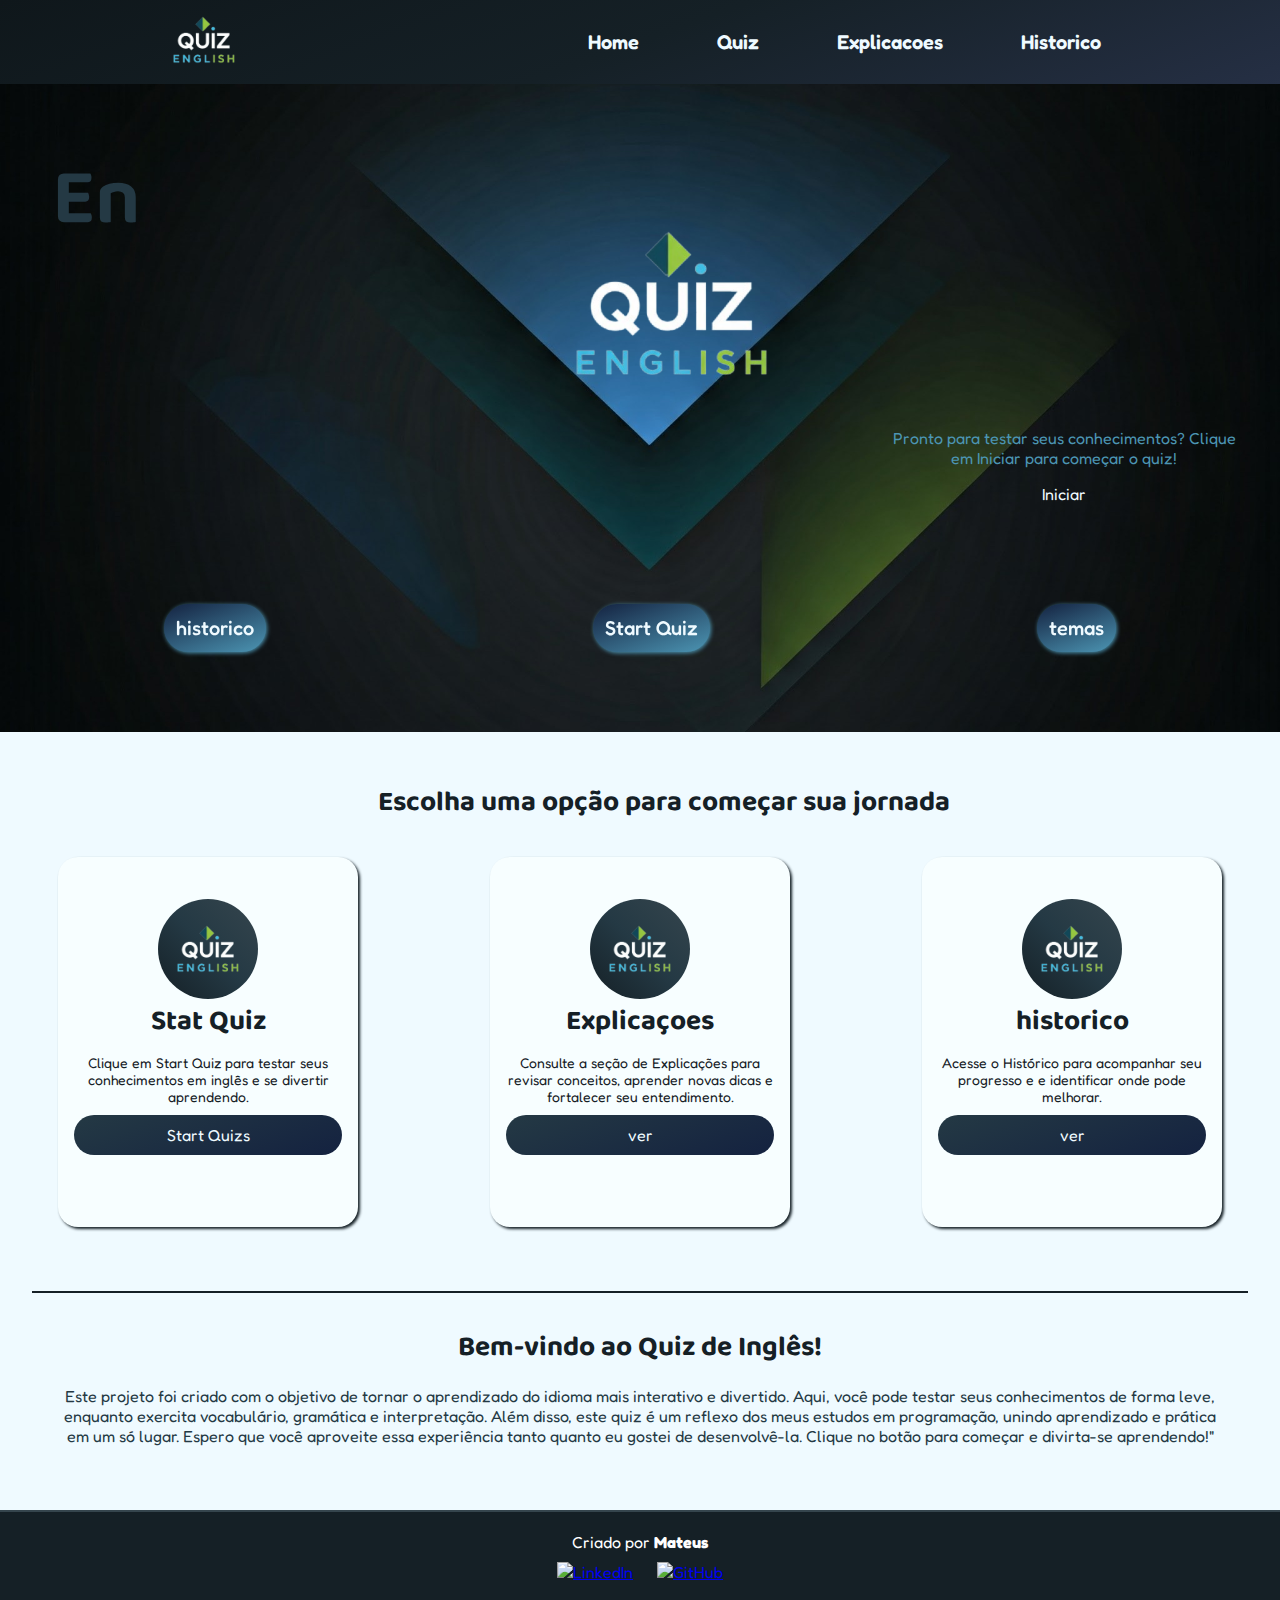
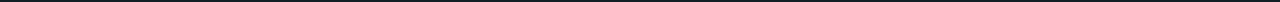
==== index.html @ 559c3818 "primeior comit" ====
<!DOCTYPE html>
<html lang="en">

<head>
    <meta charset="UTF-8">
    <meta name="viewport" content="width=device-width, initial-scale=1.0">
    <link rel="stylesheet" href="css/home.css">
    <link rel="stylesheet" href="css/menuFoter.css">
    <!-- link dos icones do fontAwesom -->
    <link rel="stylesheet" href="https://cdnjs.cloudflare.com/ajax/libs/font-awesome/6.7.1/css/all.min.css"
        integrity="sha512-5Hs3dF2AEPkpNAR7UiOHba+lRSJNeM2ECkwxUIxC1Q/FLycGTbNapWXB4tP889k5T5Ju8fs4b1P5z/iB4nMfSQ=="
        crossorigin="anonymous" referrerpolicy="no-referrer" />
    <title>Home</title>
</head>

<body>
    <header class="cabecalho">
        <div class="hLogo">
            <img src="img/logo2.png" alt="">
        </div>
        
        <!-- menu desktop -->
        <nav class="menuDescktop">
            <ul id="menuNav">
                <li class="menuLi">
                    <a href="index.html" class="aLink">Home</a>
                </li>
                <li class="menuLi">
                    <a href="complete.html" class="aLink">Quiz</a>
                </li>
                <li class="menuLi">
                    <a href="explicacoes.html" class="aLink">Explicacoes</a>
                </li>
                <li class="menuLi">
                    <a href="historico.html" class="aLink">Historico</a>
                </li>
            </ul>
        </nav>


        <!-- comeco do menu de navegaçao mobile -->
        <div class="btnAbrir">
            <i class="fa-solid fa-bars" style="color: #ffffff;"></i>
        </div>

        <div class="menuMob">
            <div class="fecharMenu">
                <i class="fa-solid fa-xmark" style="color: #ffffff;"></i>
            </div>
            <nav class="navMob">
                <ul id="menuNav">
                    <li class="menuLi">
                        <a href="index.html" class="aLink">Home</a>
                    </li>
                    <li class="menuLi">
                        <a href="complete.html" class="aLink">Quiz</a>
                    </li>
                    <li class="menuLi">
                        <a href="explicacoes.html" class="aLink">Explicacoes</a>
                    </li>
                    <li class="menuLi">
                        <a href="historico.html" class="aLink">Historico</a>
                    </li>
                </ul>
            </nav>
        </div>
        <!-- div responsavel pelo efeito de desfoque no site quando abrir menu -->
        <div class="overlayMenu" id="overlay"></div>
    </header>
    <main>
        <div class="dMain1">
            <div class="textMain1">
                <div class="imgTextoBtn">
                    <div class="texto">
                        <div class="h2efeito">

                        </div>
                        <div class="pEfeito">
                            uma plataforma criada para tornar seus estudos de inglês mais fáceis, dinâmicos e
                            envolventes. Aprenda de forma simples, prática e interativa, enquanto aprimora suas
                            habilidades no idioma de maneira divertida e eficaz.
                        </div>

                        <div class="dbtntex">
                            <button class="iniciar"><a href="complete.html" class="links">Start Quiz</a></button>
                        </div>
                    </div>

                    <div class="logoHome">
                        <img src="img/logo2.png" alt="" class="imglgo">
                    </div>

                    <div class="verULtimaPt">
                        <p>Pronto para testar seus conhecimentos? Clique em Iniciar para começar o quiz!</p>
                        <div class="dBtnver"><a href="complete.html" class="links">Iniciar</a></div>
                    </div>

                </div>

            </div>
            <div class="pcMain1">
                <div class="opcMin1"><button>historico</button></div>
                <div class="opcMin1"><button><a href="complete.html" class="links">Start Quiz</a></button></div>
                <div class="opcMin1"><button>temas</button></div>
            </div>
        </div>

        <div class="textorint">
            <h1>Escolha uma opção para começar sua jornada</h1>
        </div>
        <div class="dMain2">
            <d class="card">
                <div class="imgCard">
                    <div class="dimgC">
                        <img src="img/logo2.png" alt="">
                    </div>
                    <h3>Stat Quiz</h3>
                    <p>Clique em Start Quiz para testar seus conhecimentos em inglês e se divertir aprendendo.</p>
                    <button class="btnCard"><a href="complete.html" class="links">Start Quiz</a>s</button>
                </div>


                <div class="imgCard">
                    <div class="dimgC">
                        <img src="img/logo2.png" alt="">
                    </div>
                    <h3>Explicaçoes</h3>
                    <p>Consulte a seção de Explicações para revisar conceitos, aprender novas dicas e fortalecer seu entendimento.</p>
                    <button class="btnCard">ver</button>
                </div>


                <div class="imgCard">
                    <div class="dimgC">
                        <img src="img/logo2.png" alt="">
                    </div>
                    <h3>historico</h3>
                    <p>Acesse o Histórico para acompanhar seu progresso e e identificar onde pode melhorar.</p>
                    <button class="btnCard">ver</button>
                </div>

            </div>

            <div class="textAprenseta">
                <h2>Bem-vindo ao Quiz de Inglês!</h2>
                <p>
                    Este projeto foi criado com o objetivo de tornar o aprendizado do idioma mais interativo e divertido. Aqui, você pode testar seus conhecimentos de forma leve, enquanto exercita vocabulário, gramática e interpretação.      
                    Além disso, este quiz é um reflexo dos meus estudos em programação, unindo aprendizado e prática em um só lugar. Espero que você aproveite essa experiência tanto quanto eu gostei de desenvolvê-la. 
                    Clique no botão para começar e divirta-se aprendendo!"</p>
            </div>
        </div>
    </main>

    <footer class="footer">
        <p>Criado por <strong>Mateus</strong></p>
        <div class="social-links">
            <a href="https://www.linkedin.com/in/mateus75/" target="_blank">
                <img src="https://cdn-icons-png.flaticon.com/512/174/174857.png" alt="LinkedIn">
            </a>
            <a href="https://github.com/mateus073" target="_blank">
                <img src="https://cdn-icons-png.flaticon.com/512/733/733553.png" alt="GitHub">
            </a>
        </div>
    </footer>

    <script src="scripts/home.js"></script>
    <script src="scripts/menuFoter.js"></script>
</body>

</html>
---- css/home.css ----
/* css do menu de navegaçao esta no arquivo "menuFooter" */







/* começo do css do main */

/* começo do css do main1 */
/* div principal do home*/
body {
    background-color: var(--branco);
}


/* tirando as paradas do link */
.links {
    text-decoration: none;
    color: var(--branco);
}

.dMain1 {
    background-image: url('../img/fundo22.jpeg');
    background-position: center;
    background-size: cover;
    color: var(--branco);

}


/* div que armazena as 3 divs do home1 */
.imgTextoBtn {
    display: flex;
    padding: 20px;
}


/* 1 das 3 divs do home1 */
.texto {
    display: flex;
    flex-direction: column;
    flex: 1;
    padding: 2rem;
    min-height: 400px;

}

.h2efeito {
    color: var(--cinza-medio);
    font-size: 60pt;
    font-family: var(--font-titulo2);
    font-weight: 650;
}

.pEfeito {
    font-size: var(--font-pp);
    color: var(--branco);
    margin-bottom: 10px;
    display: none;
}

.dbtntex {
    padding-top: 15px;
    display: flex;
    align-items: center;
    justify-content: left;
}

.dbtntex button {
    display: none;
    padding: 13px;
    font-size: var(--font-p);
    font-weight: 800;
    background: linear-gradient(160deg, var(--preto), var(--cinza-forte), var(--azul-medio));
    border: none;
    border-radius: 30px;
    color: var(--branco);
    filter: drop-shadow(1px 1px 2px var(--azul-claro));
}



/* 2 das 3 divs do home1 */
.logoHome {
    flex: 1;
    display: flex;
    justify-content: center;
    align-items: center;
}

.logoHome img {
    height: 250px;
    transition: all 0.5s;
}


/* 3 das 3 divs do home1 */
.verULtimaPt {
    flex: 1;
    display: flex;
    gap: 1rem;
    flex-direction: column;
    justify-content: end;
    align-items: center;
}

.verULtimaPt p {
    font-size: var(--font-p);
    width: 350px;
    text-align: center;
    color: var(--azul-claro);
}



.verULtimaPt button {
    filter: drop-shadow(1px 1px 1px var(--azul-claro));
    width: 350px;
    padding: 15px;
    border: none;
    border-radius: 30px;
    font-size: var(--font-p);
    font-weight: 600;
    color: var(--branco);
    background: linear-gradient(160deg, var(--preto), var(--cinza-forte), var(--azul-medio));
}








/* botoes do final */

.pcMain1 {
    display: flex;
    justify-content: space-around;
    padding: 80px 0px;
}

.pcMain1 button {
    border: none;
    border-radius: 30px;
    padding: 12px;
    font-size: var(--font-m);
    background: linear-gradient(160deg, var(--azul-forte), var(--azul-claro));
    filter: drop-shadow(1px 1px 2px var(--azul-claro));
    color: var(--branco);
    font-weight: 500;
    transition: all 0.5s;
}

.pcMain1 button:hover {
    box-shadow: 3px 3px 6px #142240;
    transform: scale(0.9);
}








/* main2 */

.textorint {
    margin-top: 3rem;
}

.textorint h1 {
    text-align: center;
    padding-left: 3rem;
    font-size: var(--font-mg);
    font-family: var(--font-titulo2);
    color: var(--cinza-forte);

}

.card {
    display: flex;
    gap: 3rem;
    padding: 1rem;
    justify-content: space-around;
    align-items: center;
    background-color: var(--branco);
}

.imgCard {
    box-shadow: 2px 2px 3px var(--cinza-forte);
    border-radius: 20px;
    padding: 1rem;
    background-color: rgb(247, 254, 255);
    width: 300px;
    height: 370px;
    margin: 1rem;
    display: flex;
    flex-direction: column;
    text-align: center;
    align-items: center;
    justify-content: center;
}

.imgCard h3 {
    font-family: var(--font-titulo2);
    font-size: var(--font-mg);
    color: var(--cinza-forte);
    margin-bottom: 10px;
}

.imgCard p {
    font-size: var(--font-pp);
    color: var(--cinza-forte);
    margin-bottom: 10px;
}



.dimgC {
    width: 100px;
    height: 100px;
    display: flex;
    justify-content: center;
    align-items: center;
    background: linear-gradient(45deg, var(--cinza-forte), var(--cinza-medio), var(--cinza-claro));
    border-radius: 50%;
}

.dimgC img {
    height: 80px;
    width: 80px;
}


.btnCard {
    padding: 10px;
    font-size: var(--font-p);
    background: linear-gradient(160deg, var(--cinza-medio), var(--azul-forte));
    color: var(--branco);
    border: none;
    border-radius: 30px;
    width: 100%;
    margin-bottom: 30px;
}


/* texto que fica abaixo dos cards */
.textAprenseta {
    display: flex;
    flex-direction: column;
    padding: 2rem;
    gap: 1rem;
    margin: 2rem;
    text-align: center;
    border-top: solid 2px var(--cinza-forte);
}

.textAprenseta h2 {
    font-family: var(--font-titulo2);
    font-size: var(--font-mg);
    color: var(--cinza-forte);
}

.textAprenseta p {
    font-size: var(--font-p);
    color: var(--cinza-medio);
}


/* rodape rodape rodape rodape rodape rodape rodape rodape rodape rodape rodape rodape rodape rodape rodape rodape */
footer {
    background-color: var(--cinza-forte);
    border-top: solid 2px var(--cinza-claro);
    color: #fff;
    text-align: center;
    padding: 20px 0;
    font-family: Arial, sans-serif;
}

footer p {
    margin: 0;
    font-size: 16px;
}

.social-links {
    margin-top: 10px;
}

.social-links a {
    margin: 0 10px;
    display: inline-block;
}

.social-links img {
    width: 30px;
    height: 30px;
    transition: ease 0.3s;
}

.social-links img:hover {
    transform: scale(1.2);
}





@media (max-width: 1000px) {
    :root {
        --font-g: 25pt;
        --font-mg: 20pt;
        --font-m: 17pt;
        --font-p: 12pt;
        --font-pp: 11pt;
    }

    /****************** css do menu de navegaçao ta no arquivo "menuFooter"*******************************/

    /* responsividade do main */
    .texto {
        display: none;
    }

    .imgTextoBtn {
        display: flex;
        flex-direction: column;
    }

    .verULtimaPt {
        gap: 1rem;
        justify-content: center;
        margin-bottom: 2rem;
    }

    .verULtimaPt p {

        width: 250px;
        text-align: center;
    }



    .verULtimaPt button {
        width: 250px;
        padding: 15px;
    }

    .pcMain1 {
        display: none;
    }

    /* aqui pra baixo ja e main 2 */

    .textorint {
        margin-top: 3rem;
    }

    .textorint h1 {
        padding: 0px 10px;
    }

    .card {
        flex-direction: column;
        gap: 2rem;
        padding: 0rem 1rem;
    }

    .imgCard {
        padding: 1rem;
        width: 280px;
        height: 300px;
        margin: 1rem;

    }

    .dimgC img {
        width: 100%;
        max-width: 80px;
        height: auto;
        margin: 0 auto 10px;
    }

    /* texto que fica abaixo dos cards */
    .textAprenseta {
        padding: 0.8rem;
        gap: 0.5rem;
        margin: 2rem 0.8rem;
    }

    .textAprenseta h2 {
        font-family: var(--font-titulo2);
        font-size: var(--font-mg);
        color: var(--cinza-forte);
    }

    .textAprenseta p {
        font-size: var(--font-p);
        color: var(--cinza-medio);
    }

}



@media (max-width: 600px) {
    :root {
        --font-g: 21pt;
        --font-mg: 18pt;
        --font-m: 15pt;
        --font-p: 11pt;
        --font-pp: 10pt;
    }




    /* cards do main */
    .card {
        gap: 1rem;
    }

    .btnCard {
        font-size: 12px;
        padding: 8px 16px;
    }
}
---- css/menuFoter.css ----
@import url('https://fonts.googleapis.com/css2?family=Fredoka:wght@300..700&display=swap');
@import url('https://fonts.googleapis.com/css2?family=Fredoka:wght@300..700&family=Poppins:ital,wght@0,100;0,200;0,300;0,400;0,500;0,600;0,700;0,800;0,900;1,100;1,200;1,300;1,400;1,500;1,600;1,700;1,800;1,900&family=Rubik:ital,wght@0,300..900;1,300..900&display=swap');
@import url('https://fonts.googleapis.com/css2?family=Baloo+2:wght@400..800&display=swap');

* {
    margin: 0;
    padding: 0;
    box-sizing: border-box;
    font-family: "Fredoka", sans-serif;
}

:root {
    --preto: #0f171b;
    --azul-forte: #142240;
    --azul-claro: #4c95b3;
    --cinza-forte: #152026;
    --cinza-medio: #243944;
    --cinza-claro: #35454d;
    --vermelho: #e44545;
    --verde: #85c421;
    --azul-medio: #252f44;
    --branco: #effaff;
    --font-g: 2.25rem; /* 36px */
    --font-mg: 1.75rem; /* 28px */
    --font-m: 1.25rem; /* 20px */
    --font-p: 1rem; /* 16px */
    --font-pp: 0.875rem; /* 14px */
    --font-titulo: "Rubik", serif;
    --font-titulo2: "Baloo 2", serif;
}





/* começo do css do header do cabecalho */
.cabecalho {
    display: flex;
    justify-content: space-around;
    background: linear-gradient(160deg, var(--preto), var(--cinza-forte), var(--azul-medio));
    align-items: center;
}

.cabecalho img {
    height: 80px;
}

#menuNav {
    display: flex;
    gap: 3rem;
}

/* menu mobile e div de overlay */
.menuMob {
    display: none;
}

.overlayMenu {
    display: none;
}

.btnAbrir {
    display: none;
}


.menuLi {
    margin: 5px;
    list-style: none;
    white-space: nowrap;
    transition: all 0.5s ease;
}

.aLink {
    text-decoration: none;
    padding: 10px;
    font-size: 15pt;
    font-weight: 600;
    color: var(--branco);
    transition: all 0.5s ease;
}

.aLink:hover {
    color: var(--cinza-medio);
    transform: scale(1.2);
}

/* fim do css do header do cabecalho*/




/* comeco do footer */
footer {
    background-color: var(--cinza-forte);
    border-top: solid 2px var(--cinza-claro);
    color: #fff;
    text-align: center;
    padding: 20px 0;
    font-family: Arial, sans-serif;
}

footer p {
    margin: 0;
    font-size: 16px;
}

.social-links {
    margin-top: 10px;
}

.social-links a {
    margin: 0 10px;
    display: inline-block;
}

.social-links img {
    width: 30px;
    height: 30px;
    transition: transform 0.3s;
}

.social-links img:hover {
    transform: scale(1.2);
}

/* fim do footer */








@media (max-width: 1000px) {
    :root {
        --font-g: 25pt;
        --font-mg: 20pt;
        --font-m: 17pt;
        --font-p: 12pt;
        --font-pp: 11pt;
    }

    .cabecalho {
        justify-content: space-between;
        height: 100px;
    }

    .hLogo {
        margin: 0px 50px;
    }

    .menuDescktop {
        display: none;
    }

    /* div do menu mobile */
    .btnAbrir {
        display: block;
        margin: 0px 40px;
    }

    /* icone de abrrir menu */
    .btnAbrir i {
        font-size: 23pt;
        padding: 10px;
        z-index: 888;
    }

    .fecharMenu {
        margin: 20px;
    }

    .fecharMenu i {
        font-size: 25pt;
    }


    .menuMob {
        display: flex;
        flex-direction: column;
        background-color: #14171dcc;
        height: 100vh;
        /* Altura total da tela */
        position: fixed;
        /* Fixa a posição do menu na tela */
        top: 0;
        right: 0;
        z-index: 9999;
        width: 0%;
        /* Menu escondido inicialmente */
        overflow: hidden;
        /* Evita que o conteúdo extra seja mostrado */
        transition: all 0.5s ease;
        /* Suaviza a transição de abertura */
    }

    #menuNav {
        display: flex;
        flex-direction: column;
        align-items: end;
        gap: 2rem;
        padding: 1rem;
    }

    /* e inserido no js pra abrir o menu */
    .abrirMenu {
        width: 70%;
    }

    /* overlay aparece quando o menu ta aberto; */
    .menuMob.abrirMenu~.overlayMenu {
        display: block;
    }

    .overlayMenu {
        background-color: rgba(0, 0, 0, 0.808);
        width: 100%;
        height: 100%;
        position: fixed;
        top: 0;
        left: 0;
        z-index: 9888;
        /* Fica abaixo do menu, mas acima do conteúdo */
        display: none;
        /* Escondido até que o menu seja aberto */
    }

}



@media (max-width: 600px) {
    :root {
        --font-g: 21pt;
        --font-mg: 18pt;
        --font-m: 15pt;
        --font-p: 11pt;
        --font-pp: 10pt;
    }



    /* comeco do footer */


    footer {
        padding: 10px 0;
    }

    footer p {
        margin: 0;
        font-size: var(--font-pp);
    }

    .social-links {
        margin-top: 10px;
    }

    .social-links a {
        margin: 0 10px;
        display: inline-block;
    }

    .social-links img {
        width: 30px;
        height: 30px;
        transition: transform 0.3s;
    }

    /* fim do footer */
}
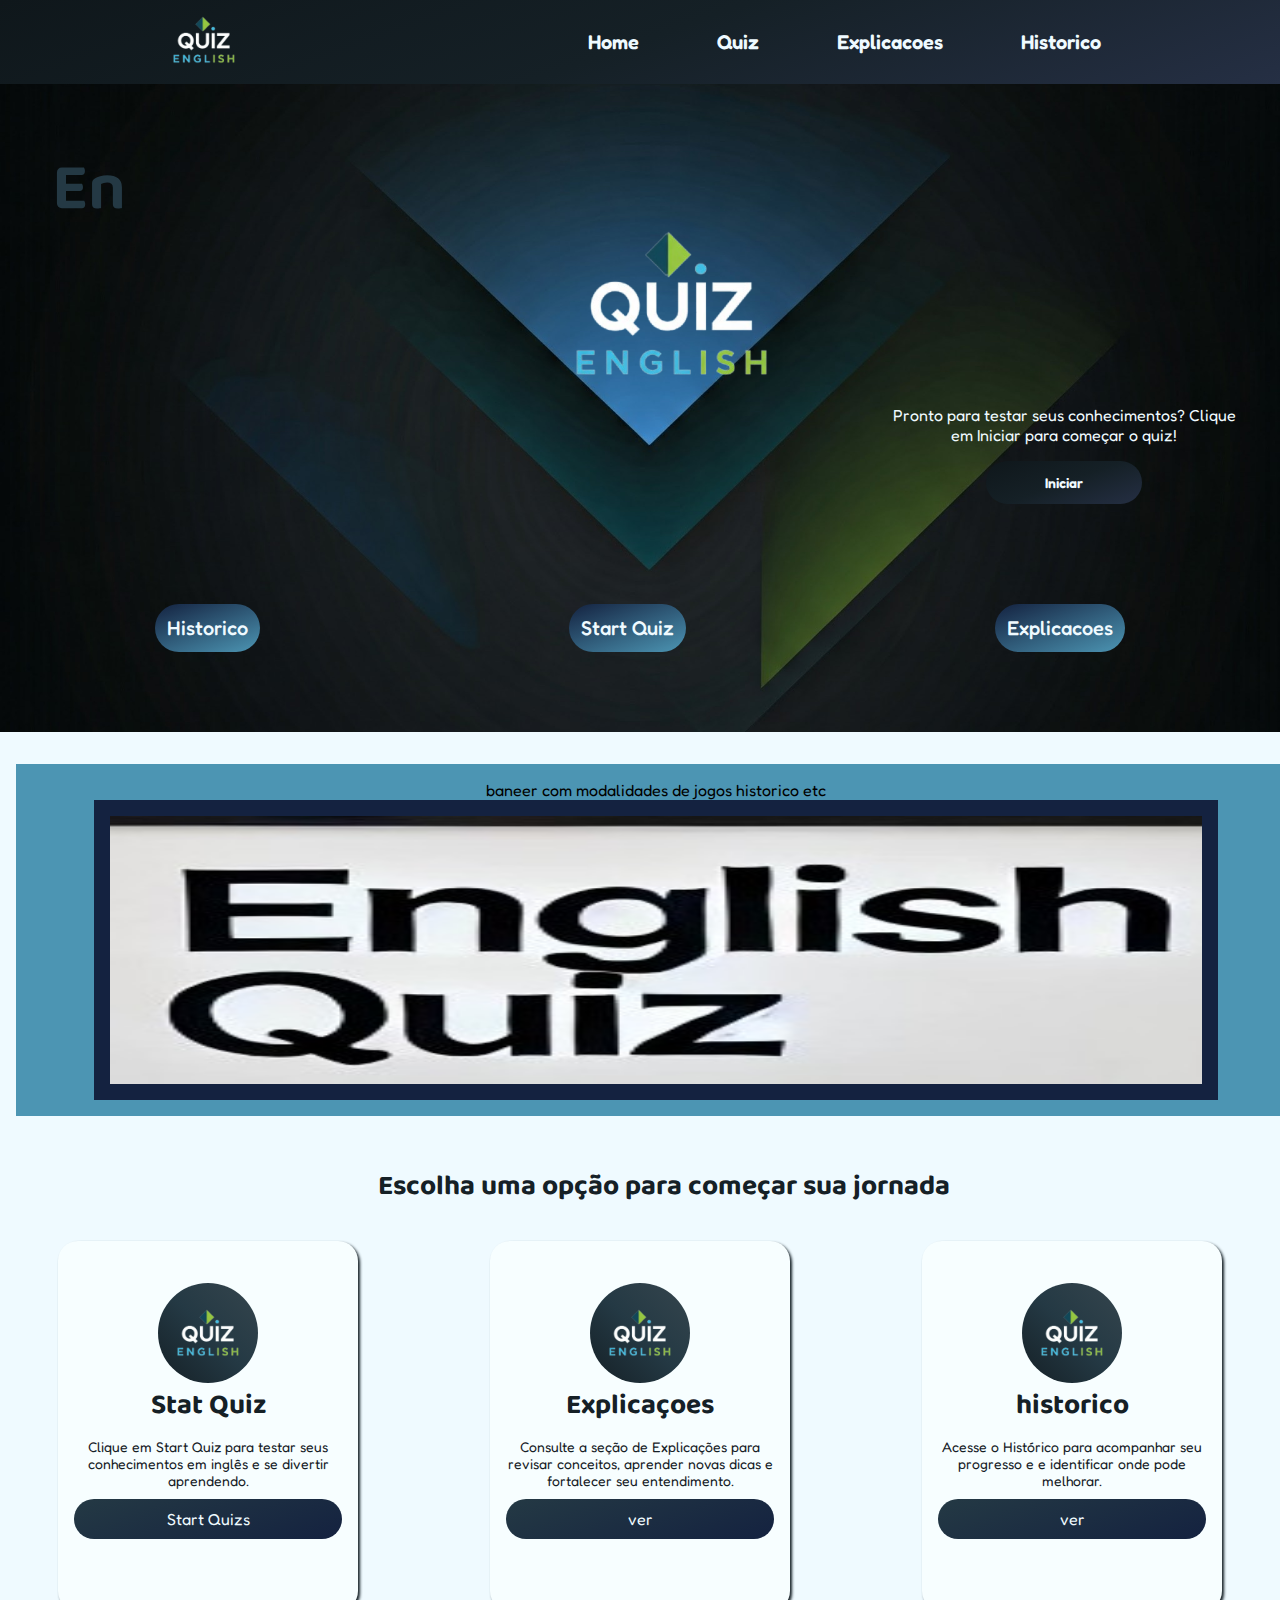
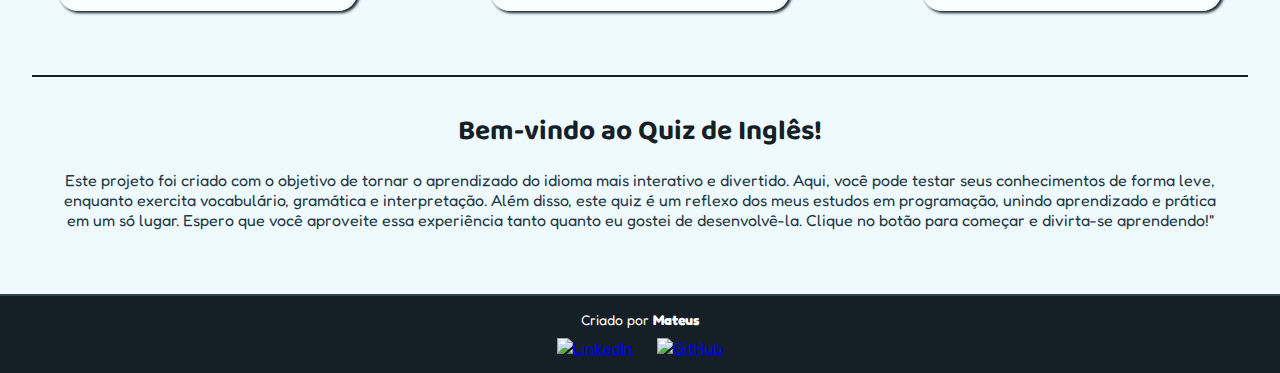
==== commit 59df2f3b: "aidiconei quest, melhorei home, adicinei esolha assutno no traduza, mas ta dando problema na adicao " ====
--- a/index.html
+++ b/index.html
@@ -18,7 +18,7 @@
         <div class="hLogo">
             <img src="img/logo2.png" alt="">
         </div>
-        
+        <!-- modifiquie pra ver se to na branch correta -->
         <!-- menu desktop -->
         <nav class="menuDescktop">
             <ul id="menuNav">
@@ -73,7 +73,7 @@
                 <div class="imgTextoBtn">
                     <div class="texto">
                         <div class="h2efeito">
-
+                            <!--o h2 daqui e gerado no js -->
                         </div>
                         <div class="pEfeito">
                             uma plataforma criada para tornar seus estudos de inglês mais fáceis, dinâmicos e
@@ -91,20 +91,30 @@
                     </div>
 
                     <div class="verULtimaPt">
-                        <p>Pronto para testar seus conhecimentos? Clique em Iniciar para começar o quiz!</p>
-                        <div class="dBtnver"><a href="complete.html" class="links">Iniciar</a></div>
+                        <div>
+                            <p>Pronto para testar seus conhecimentos? Clique em Iniciar para começar o quiz!</p>
+                        </div>
+                        <div class="btnInic">
+                            <button class="iniciar"><a href="complete.html" class="links">Iniciar</a></button>
+                        </div>
                     </div>
 
                 </div>
 
             </div>
             <div class="pcMain1">
-                <div class="opcMin1"><button>historico</button></div>
-                <div class="opcMin1"><button><a href="complete.html" class="links">Start Quiz</a></button></div>
-                <div class="opcMin1"><button>temas</button></div>
+                <div class="opcMin1"><button>Historico</button></div>
+                <div class="opcMin1"><button class="iniciar"><a href="complete.html" class="links">Start Quiz</a></button></div>
+                <div class="opcMin1"><button>Explicacoes</button></div>
             </div>
         </div>
 
+        <div class="banerJogos">
+            baneer com modalidades de jogos historico etc
+            <div class="dBaner">
+                <img src="img/banerExemplo.jpg" alt="">
+            </div>
+        </div>
         <div class="textorint">
             <h1>Escolha uma opção para começar sua jornada</h1>
         </div>
--- a/css/home.css
+++ b/css/home.css
@@ -49,7 +49,7 @@
 
 .h2efeito {
     color: var(--cinza-medio);
-    font-size: 60pt;
+    font-size: 50pt;
     font-family: var(--font-titulo2);
     font-weight: 650;
 }
@@ -70,14 +70,14 @@
 
 .dbtntex button {
     display: none;
-    padding: 13px;
-    font-size: var(--font-p);
+    padding: 0.8rem;
+    font-size: var(--font-pp);
     font-weight: 800;
     background: linear-gradient(160deg, var(--preto), var(--cinza-forte), var(--azul-medio));
     border: none;
     border-radius: 30px;
     color: var(--branco);
-    filter: drop-shadow(1px 1px 2px var(--azul-claro));
+    /* filter: drop-shadow(1px 1px 1px var(--azul-claro)); */
 }
 
 
@@ -110,18 +110,25 @@
     font-size: var(--font-p);
     width: 350px;
     text-align: center;
-    color: var(--azul-claro);
-}
-
-
+    color: var(--branco);
+}
+
+
+.btnInic {
+    width: 100%;
+    display: flex;
+    flex-direction: column;
+    justify-content: center;
+    align-items: center;
+}
 
 .verULtimaPt button {
-    filter: drop-shadow(1px 1px 1px var(--azul-claro));
-    width: 350px;
-    padding: 15px;
+    /* filter: drop-shadow(1px 1px 1px var(--azul-claro)); */
+    width: 40%;
+    padding: 0.8rem;
     border: none;
     border-radius: 30px;
-    font-size: var(--font-p);
+    font-size: var(--font-pp);
     font-weight: 600;
     color: var(--branco);
     background: linear-gradient(160deg, var(--preto), var(--cinza-forte), var(--azul-medio));
@@ -148,7 +155,7 @@
     padding: 12px;
     font-size: var(--font-m);
     background: linear-gradient(160deg, var(--azul-forte), var(--azul-claro));
-    filter: drop-shadow(1px 1px 2px var(--azul-claro));
+    /* filter: drop-shadow(1px 1px 2px var(--azul-claro)); */
     color: var(--branco);
     font-weight: 500;
     transition: all 0.5s;
@@ -167,6 +174,28 @@
 
 
 /* main2 */
+
+/* aqui vai ficar o css do baner */
+.banerJogos {
+    margin: 2rem 1rem;
+    width: 100%;
+    background-color: var(--azul-claro);
+    padding: 1rem;
+    display: flex;
+    flex-direction: column;
+    align-items: center;
+}
+.dBaner {
+    width: 90%;
+    background-color: #142240;
+    height: 300px;
+    padding: 1rem;
+}
+
+.dBaner img {
+    width: 100%;
+    height: 100%;
+}
 
 .textorint {
     margin-top: 3rem;
@@ -345,7 +374,6 @@
 
 
     .verULtimaPt button {
-        width: 250px;
         padding: 15px;
     }
 
--- a/css/menuFoter.css
+++ b/css/menuFoter.css
@@ -96,13 +96,13 @@
     border-top: solid 2px var(--cinza-claro);
     color: #fff;
     text-align: center;
-    padding: 20px 0;
+    padding: 15px 0;
     font-family: Arial, sans-serif;
 }
 
 footer p {
     margin: 0;
-    font-size: 16px;
+    font-size: 14px;
 }
 
 .social-links {
@@ -115,8 +115,8 @@
 }
 
 .social-links img {
-    width: 30px;
-    height: 30px;
+    width: 25px;
+    height: 25px;
     transition: transform 0.3s;
 }
 
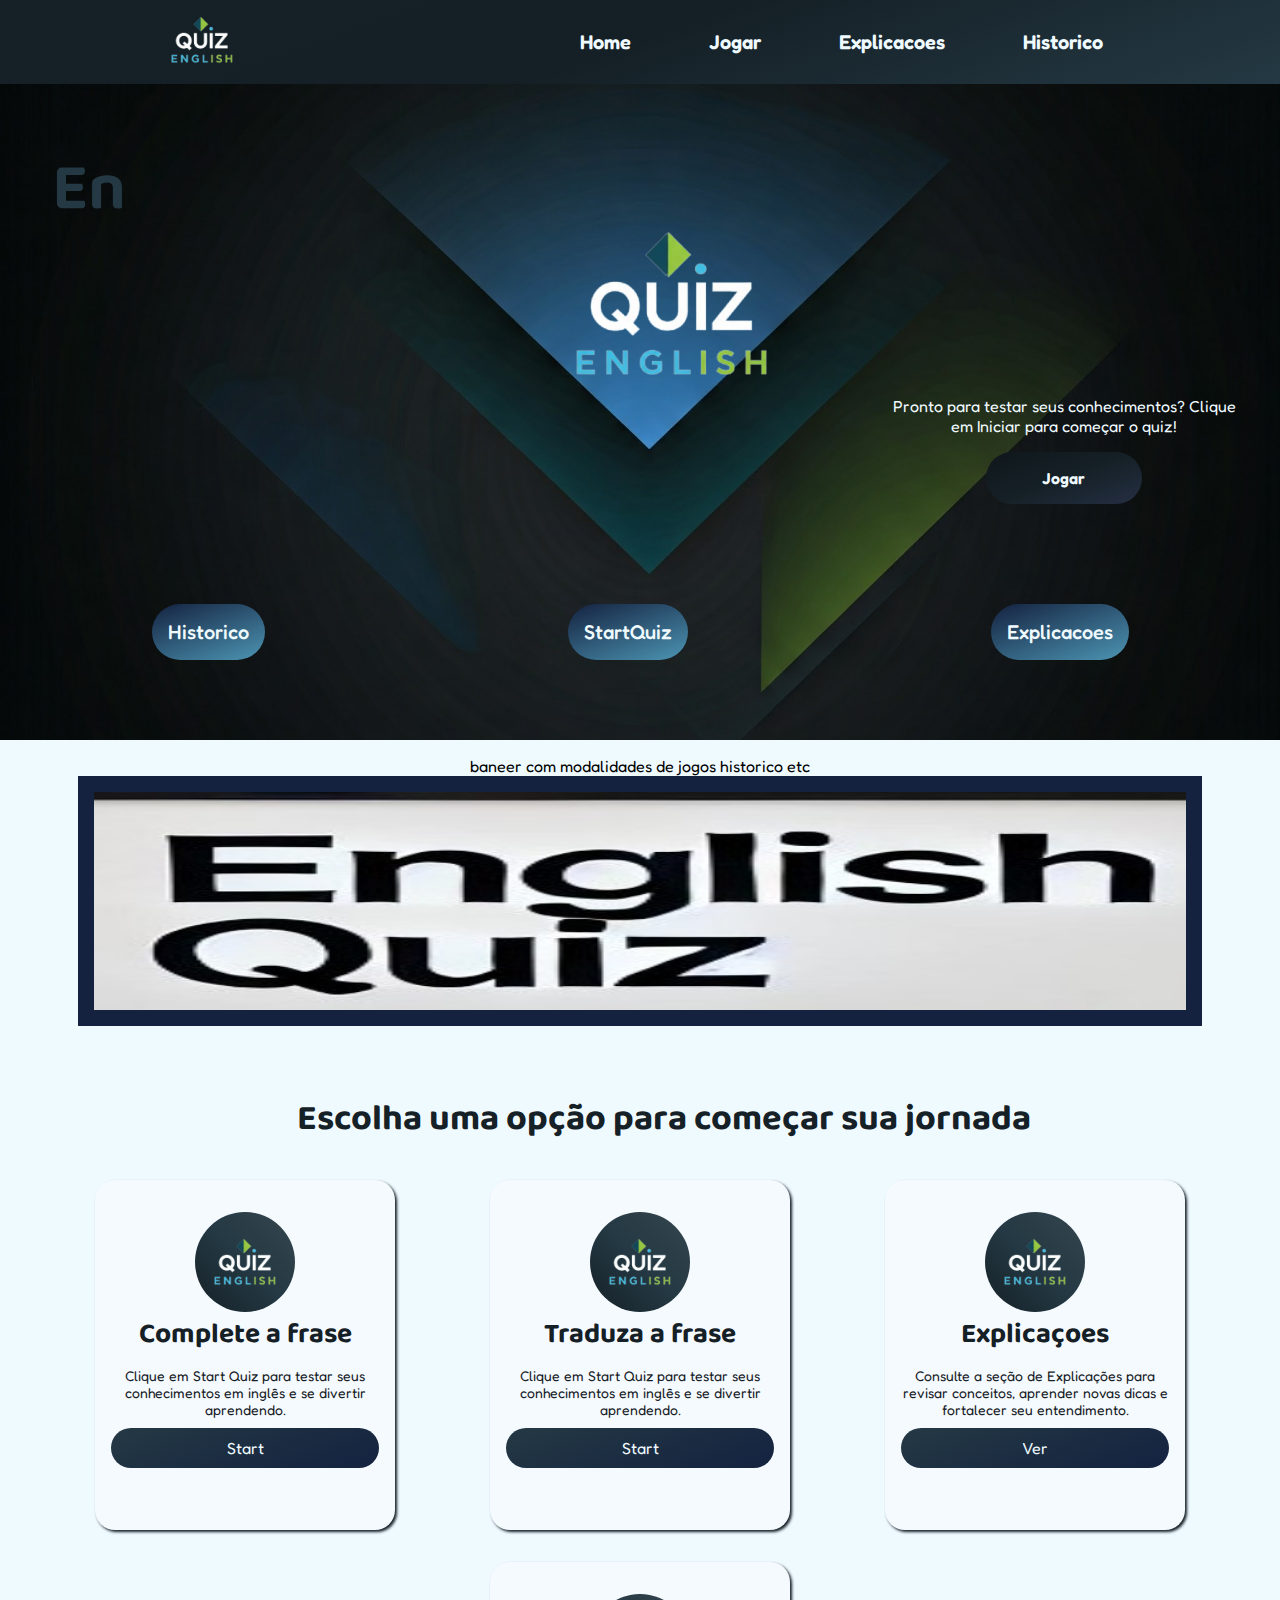
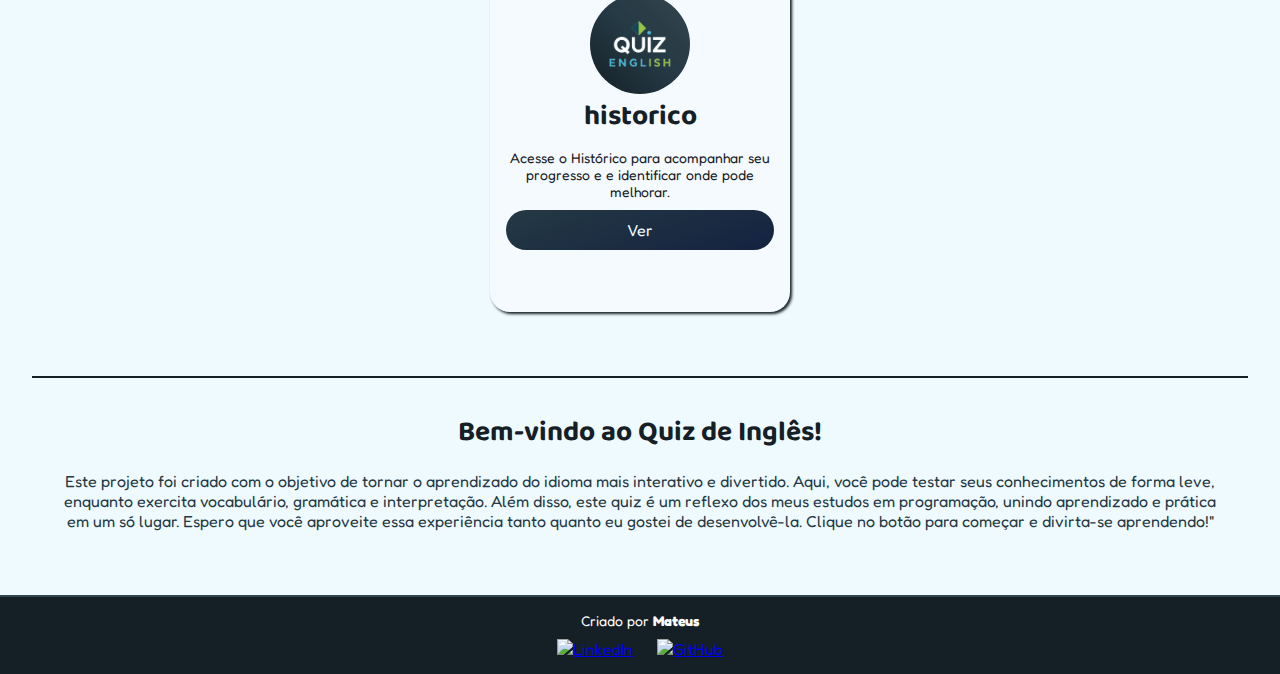
==== commit 1dfe935d: "traduza frase finalizada a integrada" ====
--- a/index.html
+++ b/index.html
@@ -26,7 +26,7 @@
                     <a href="index.html" class="aLink">Home</a>
                 </li>
                 <li class="menuLi">
-                    <a href="complete.html" class="aLink">Quiz</a>
+                    <a href="modalidade.html" class="aLink">Jogar</a>
                 </li>
                 <li class="menuLi">
                     <a href="explicacoes.html" class="aLink">Explicacoes</a>
@@ -37,12 +37,10 @@
             </ul>
         </nav>
 
-
         <!-- comeco do menu de navegaçao mobile -->
         <div class="btnAbrir">
             <i class="fa-solid fa-bars" style="color: #ffffff;"></i>
         </div>
-
         <div class="menuMob">
             <div class="fecharMenu">
                 <i class="fa-solid fa-xmark" style="color: #ffffff;"></i>
@@ -53,7 +51,7 @@
                         <a href="index.html" class="aLink">Home</a>
                     </li>
                     <li class="menuLi">
-                        <a href="complete.html" class="aLink">Quiz</a>
+                        <a href="modalidade.html" class="aLink">Jogar</a>
                     </li>
                     <li class="menuLi">
                         <a href="explicacoes.html" class="aLink">Explicacoes</a>
@@ -67,6 +65,7 @@
         <!-- div responsavel pelo efeito de desfoque no site quando abrir menu -->
         <div class="overlayMenu" id="overlay"></div>
     </header>
+
     <main>
         <div class="dMain1">
             <div class="textMain1">
@@ -82,7 +81,7 @@
                         </div>
 
                         <div class="dbtntex">
-                            <button class="iniciar"><a href="complete.html" class="links">Start Quiz</a></button>
+                            <button class="iniciar"><a href="complete.html" class="links">Jogar</a></button>
                         </div>
                     </div>
 
@@ -95,7 +94,7 @@
                             <p>Pronto para testar seus conhecimentos? Clique em Iniciar para começar o quiz!</p>
                         </div>
                         <div class="btnInic">
-                            <button class="iniciar"><a href="complete.html" class="links">Iniciar</a></button>
+                            <button class="iniciar"><a href="complete.html" class="links">Jogar</a></button>
                         </div>
                     </div>
 
@@ -103,9 +102,9 @@
 
             </div>
             <div class="pcMain1">
-                <div class="opcMin1"><button>Historico</button></div>
-                <div class="opcMin1"><button class="iniciar"><a href="complete.html" class="links">Start Quiz</a></button></div>
-                <div class="opcMin1"><button>Explicacoes</button></div>
+                <div class="opcMin1"><button class="iniciar"><a href="historico.html" class="links">Historico</a></button></div>
+                <div class="opcMin1"><button class="iniciar"><a href="complete.html" class="links">StartQuiz</a></button></div>
+                <div class="opcMin1"><button class="iniciar"><a href="explicacoes.html" class="links">Explicacoes</a></button></div>
             </div>
         </div>
 
@@ -115,38 +114,53 @@
                 <img src="img/banerExemplo.jpg" alt="">
             </div>
         </div>
+
         <div class="textorint">
             <h1>Escolha uma opção para começar sua jornada</h1>
         </div>
         <div class="dMain2">
-            <d class="card">
+            <div class="card">
+
+                <!-- modalidade complete a frase -->
                 <div class="imgCard">
                     <div class="dimgC">
                         <img src="img/logo2.png" alt="">
                     </div>
-                    <h3>Stat Quiz</h3>
+                    <h3>Complete a frase</h3>
                     <p>Clique em Start Quiz para testar seus conhecimentos em inglês e se divertir aprendendo.</p>
-                    <button class="btnCard"><a href="complete.html" class="links">Start Quiz</a>s</button>
+                    <button class="btnCard"><a href="complete.html" class="links">Start</a></button>
                 </div>
 
+                <!-- modalidade traduza a frase usando efeito de arrasta e solta -->
+                <div class="imgCard">
+                    <div class="dimgC">
+                        <img src="img/logo2.png" alt="">
+                    </div>
+                    <h3>Traduza a frase</h3>
+                    <p>Clique em Start Quiz para testar seus conhecimentos em inglês e se divertir aprendendo.</p>
+                    <button class="btnCard"><a href="complete.html" class="links">Start</a></button>
+                </div>
 
+                <!-- pagina com artigos que esplique os conteudos usados nos jogos  -->
                 <div class="imgCard">
                     <div class="dimgC">
                         <img src="img/logo2.png" alt="">
                     </div>
                     <h3>Explicaçoes</h3>
-                    <p>Consulte a seção de Explicações para revisar conceitos, aprender novas dicas e fortalecer seu entendimento.</p>
-                    <button class="btnCard">ver</button>
+                    <p>Consulte a seção de Explicações para revisar conceitos, aprender novas dicas e fortalecer seu
+                        entendimento.</p>
+                    <button class="btnCard"><a href="explicacoes.html" class="links">Ver</a></button>
                 </div>
 
 
+                <!-- historico de partidas -->
                 <div class="imgCard">
                     <div class="dimgC">
                         <img src="img/logo2.png" alt="">
                     </div>
                     <h3>historico</h3>
                     <p>Acesse o Histórico para acompanhar seu progresso e e identificar onde pode melhorar.</p>
-                    <button class="btnCard">ver</button>
+                    <button class="btnCard"><a href="historico.html" class="links"></a>Ver</button>
                 </div>
 
             </div>
@@ -154,8 +168,11 @@
             <div class="textAprenseta">
                 <h2>Bem-vindo ao Quiz de Inglês!</h2>
                 <p>
-                    Este projeto foi criado com o objetivo de tornar o aprendizado do idioma mais interativo e divertido. Aqui, você pode testar seus conhecimentos de forma leve, enquanto exercita vocabulário, gramática e interpretação.      
-                    Além disso, este quiz é um reflexo dos meus estudos em programação, unindo aprendizado e prática em um só lugar. Espero que você aproveite essa experiência tanto quanto eu gostei de desenvolvê-la. 
+                    Este projeto foi criado com o objetivo de tornar o aprendizado do idioma mais interativo e
+                    divertido. Aqui, você pode testar seus conhecimentos de forma leve, enquanto exercita vocabulário,
+                    gramática e interpretação.
+                    Além disso, este quiz é um reflexo dos meus estudos em programação, unindo aprendizado e prática em
+                    um só lugar. Espero que você aproveite essa experiência tanto quanto eu gostei de desenvolvê-la.
                     Clique no botão para começar e divirta-se aprendendo!"</p>
             </div>
         </div>
--- a/css/home.css
+++ b/css/home.css
@@ -1,10 +1,4 @@
 /* css do menu de navegaçao esta no arquivo "menuFooter" */
-
-
-
-
-
-
 
 /* começo do css do main */
 
@@ -70,8 +64,9 @@
 
 .dbtntex button {
     display: none;
-    padding: 0.8rem;
-    font-size: var(--font-pp);
+    padding: 1rem;
+    width: 150px;
+    font-size: var(--font-p);
     font-weight: 800;
     background: linear-gradient(160deg, var(--preto), var(--cinza-forte), var(--azul-medio));
     border: none;
@@ -82,7 +77,6 @@
 
 
 
-/* 2 das 3 divs do home1 */
 .logoHome {
     flex: 1;
     display: flex;
@@ -125,10 +119,10 @@
 .verULtimaPt button {
     /* filter: drop-shadow(1px 1px 1px var(--azul-claro)); */
     width: 40%;
-    padding: 0.8rem;
+    padding: 1rem;
     border: none;
     border-radius: 30px;
-    font-size: var(--font-pp);
+    font-size: var(--font-p);
     font-weight: 600;
     color: var(--branco);
     background: linear-gradient(160deg, var(--preto), var(--cinza-forte), var(--azul-medio));
@@ -152,7 +146,7 @@
 .pcMain1 button {
     border: none;
     border-radius: 30px;
-    padding: 12px;
+    padding: 1rem;
     font-size: var(--font-m);
     background: linear-gradient(160deg, var(--azul-forte), var(--azul-claro));
     /* filter: drop-shadow(1px 1px 2px var(--azul-claro)); */
@@ -177,9 +171,8 @@
 
 /* aqui vai ficar o css do baner */
 .banerJogos {
-    margin: 2rem 1rem;
     width: 100%;
-    background-color: var(--azul-claro);
+    /* background-color: var(--azul-claro); */
     padding: 1rem;
     display: flex;
     flex-direction: column;
@@ -188,7 +181,7 @@
 .dBaner {
     width: 90%;
     background-color: #142240;
-    height: 300px;
+    height: 250px;
     padding: 1rem;
 }
 
@@ -204,17 +197,17 @@
 .textorint h1 {
     text-align: center;
     padding-left: 3rem;
-    font-size: var(--font-mg);
+    font-size: var(--font-g);
     font-family: var(--font-titulo2);
-    color: var(--cinza-forte);
+    color: var(--preto2);
 
 }
 
 .card {
     display: flex;
-    gap: 3rem;
-    padding: 1rem;
-    justify-content: space-around;
+    flex-wrap: wrap;
+    padding: 1rem;
+    justify-content: space-evenly;
     align-items: center;
     background-color: var(--branco);
 }
@@ -223,9 +216,9 @@
     box-shadow: 2px 2px 3px var(--cinza-forte);
     border-radius: 20px;
     padding: 1rem;
-    background-color: rgb(247, 254, 255);
+    background-color: rgb(245, 250, 255);
     width: 300px;
-    height: 370px;
+    height: 350px;
     margin: 1rem;
     display: flex;
     flex-direction: column;
@@ -366,7 +359,6 @@
     }
 
     .verULtimaPt p {
-
         width: 250px;
         text-align: center;
     }
@@ -393,7 +385,7 @@
 
     .card {
         flex-direction: column;
-        gap: 2rem;
+        gap: 1rem;
         padding: 0rem 1rem;
     }
 
--- a/css/menuFoter.css
+++ b/css/menuFoter.css
@@ -11,6 +11,7 @@
 
 :root {
     --preto: #0f171b;
+    --preto2: #162127;
     --azul-forte: #142240;
     --azul-claro: #4c95b3;
     --cinza-forte: #152026;
@@ -37,7 +38,7 @@
 .cabecalho {
     display: flex;
     justify-content: space-around;
-    background: linear-gradient(160deg, var(--preto), var(--cinza-forte), var(--azul-medio));
+    background: linear-gradient(160deg, var(--preto2), var(--cinza-forte), var(--cinza-medio));
     align-items: center;
 }
 
@@ -54,7 +55,9 @@
 .menuMob {
     display: none;
 }
-
+.navMob a{
+    font-size: var(--font-g);
+}
 .overlayMenu {
     display: none;
 }
@@ -93,7 +96,7 @@
 /* comeco do footer */
 footer {
     background-color: var(--cinza-forte);
-    border-top: solid 2px var(--cinza-claro);
+    /* border-top: solid 2px var(--cinza-claro); */
     color: #fff;
     text-align: center;
     padding: 15px 0;
@@ -144,7 +147,10 @@
 
     .cabecalho {
         justify-content: space-between;
-        height: 100px;
+    }
+
+    .cabecalho img {
+        height: 65px;
     }
 
     .hLogo {
@@ -173,7 +179,7 @@
     }
 
     .fecharMenu i {
-        font-size: 25pt;
+        font-size: 30pt;
     }
 
 
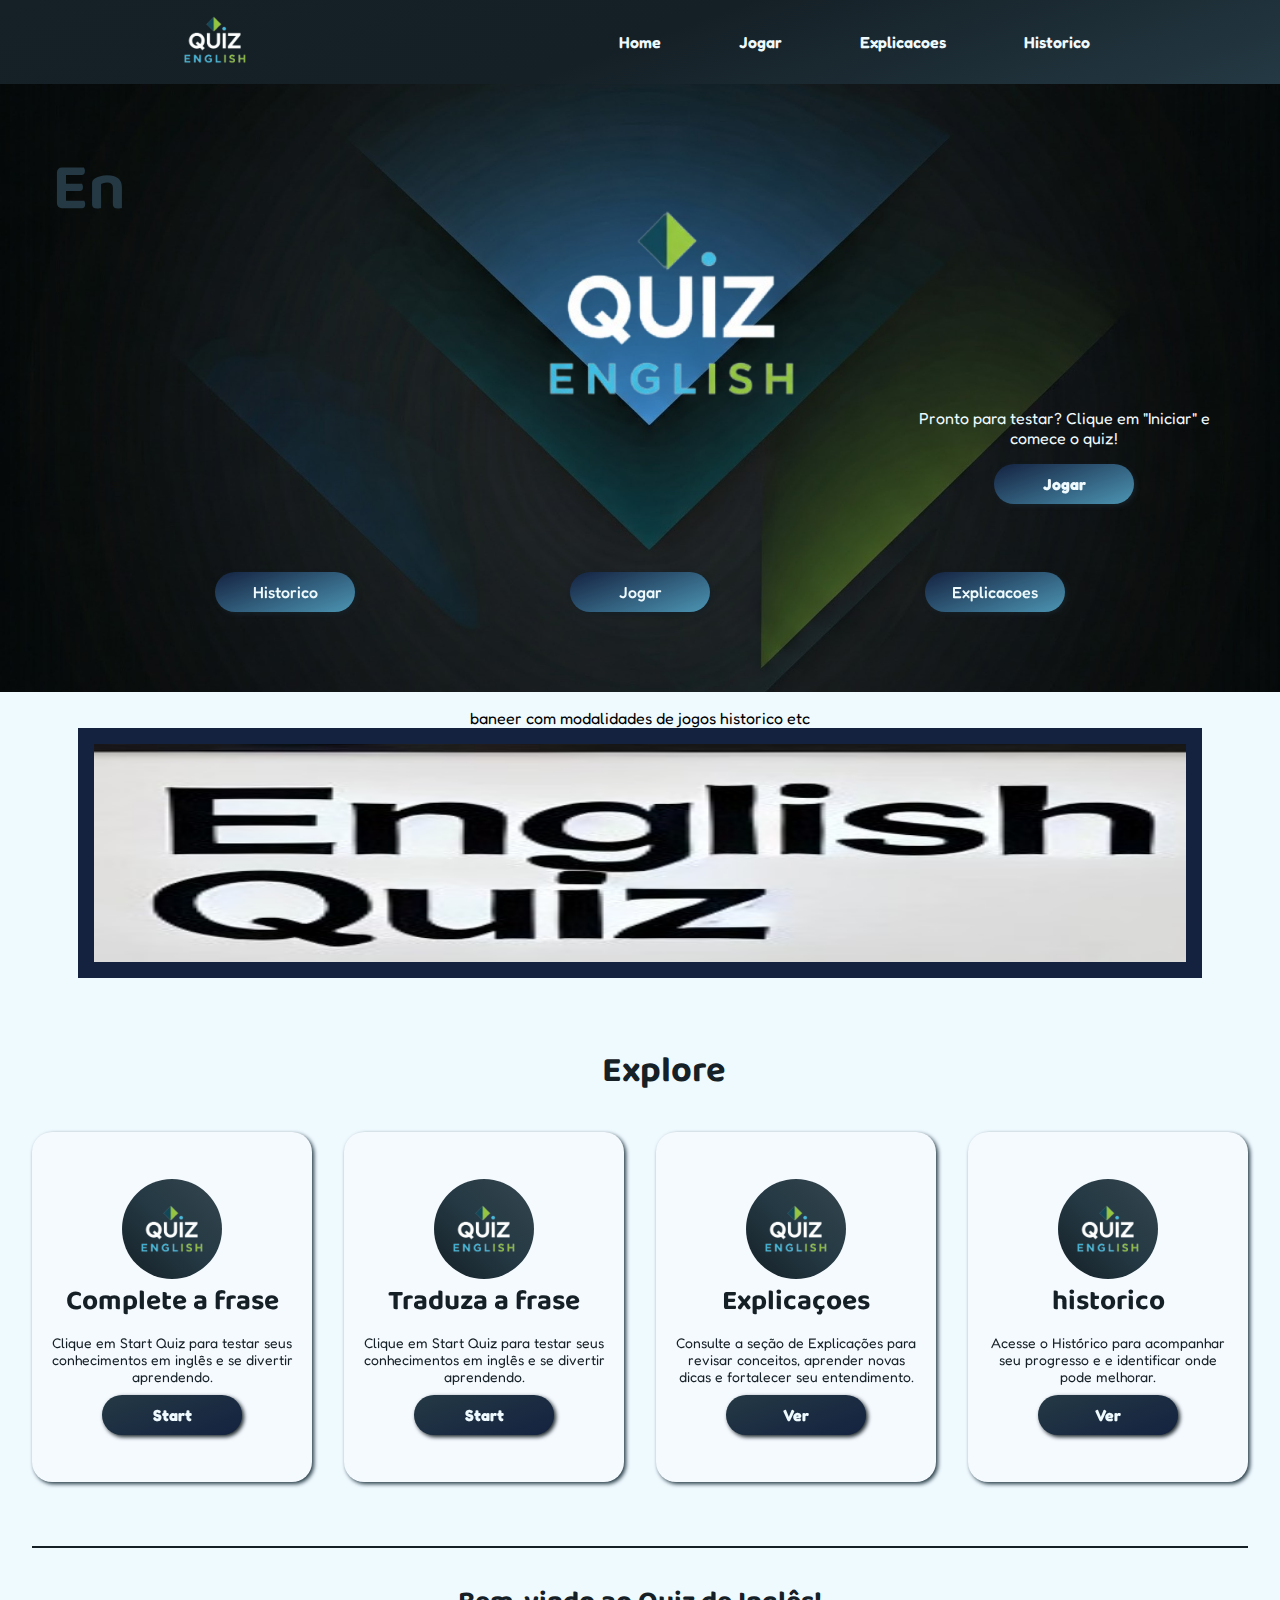
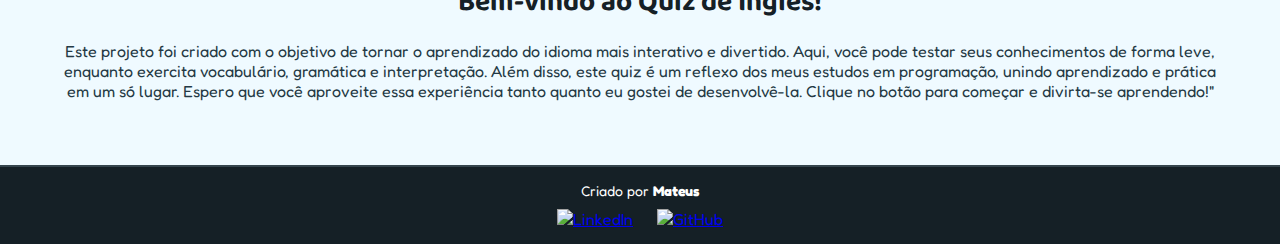
==== commit c3c7bf9c: "tamanhos adapatados pro mob" ====
--- a/index.html
+++ b/index.html
@@ -81,7 +81,7 @@
                         </div>
 
                         <div class="dbtntex">
-                            <button class="iniciar"><a href="complete.html" class="links">Jogar</a></button>
+                            <button class="iniciar btnH"> <a href="modalidade.html" class="aLink">Jogar</a></button>
                         </div>
                     </div>
 
@@ -91,20 +91,19 @@
 
                     <div class="verULtimaPt">
                         <div>
-                            <p>Pronto para testar seus conhecimentos? Clique em Iniciar para começar o quiz!</p>
+                            <p>Pronto para testar? Clique em "Iniciar" e comece o quiz!</p>
                         </div>
                         <div class="btnInic">
-                            <button class="iniciar"><a href="complete.html" class="links">Jogar</a></button>
+                            <button class="btnH"> <a href="modalidade.html" class="links">Jogar</a></button>
                         </div>
                     </div>
-
                 </div>
 
             </div>
             <div class="pcMain1">
-                <div class="opcMin1"><button class="iniciar"><a href="historico.html" class="links">Historico</a></button></div>
-                <div class="opcMin1"><button class="iniciar"><a href="complete.html" class="links">StartQuiz</a></button></div>
-                <div class="opcMin1"><button class="iniciar"><a href="explicacoes.html" class="links">Explicacoes</a></button></div>
+                <div class="opcMin1"><button class="btnH"><a href="historico.html" class="links">Historico</a></button></div>
+                <div class="opcMin1"><button class="btnH"> <a href="modalidade.html" class="links">Jogar</a></button></div>
+                <div class="opcMin1"><button class="btnH"><a href="explicacoes.html" class="links">Explicacoes</a></button></div>
             </div>
         </div>
 
@@ -116,7 +115,7 @@
         </div>
 
         <div class="textorint">
-            <h1>Escolha uma opção para começar sua jornada</h1>
+            <h1>Explore</h1>
         </div>
         <div class="dMain2">
             <div class="card">
@@ -138,7 +137,7 @@
                     </div>
                     <h3>Traduza a frase</h3>
                     <p>Clique em Start Quiz para testar seus conhecimentos em inglês e se divertir aprendendo.</p>
-                    <button class="btnCard"><a href="complete.html" class="links">Start</a></button>
+                    <button class="btnCard"><a href="traduza.html" class="links">Start</a></button>
                 </div>
 
                 <!-- pagina com artigos que esplique os conteudos usados nos jogos  -->
@@ -160,7 +159,7 @@
                     </div>
                     <h3>historico</h3>
                     <p>Acesse o Histórico para acompanhar seu progresso e e identificar onde pode melhorar.</p>
-                    <button class="btnCard"><a href="historico.html" class="links"></a>Ver</button>
+                    <button class="btnCard"><a href="historico.html" class="links">Ver</a></button>
                 </div>
 
             </div>
--- a/css/home.css
+++ b/css/home.css
@@ -11,6 +11,7 @@
 
 /* tirando as paradas do link */
 .links {
+    padding: 10px 25px;
     text-decoration: none;
     color: var(--branco);
 }
@@ -62,19 +63,23 @@
     justify-content: left;
 }
 
-.dbtntex button {
+/*inicar e a class do dois botoes do home */
+.iniciar {
     display: none;
-    padding: 1rem;
-    width: 150px;
+}
+
+/* os dois botoes */
+.btnH {
+    height: 40px;
+    width: 140px;
     font-size: var(--font-p);
     font-weight: 800;
-    background: linear-gradient(160deg, var(--preto), var(--cinza-forte), var(--azul-medio));
+    background: linear-gradient(160deg, var(--preto2), var(--cinza-forte), var(--azul-medio));
     border: none;
     border-radius: 30px;
     color: var(--branco);
-    /* filter: drop-shadow(1px 1px 1px var(--azul-claro)); */
-}
-
+    filter: drop-shadow(2px 2px 2px var(--cinza-forte)); 
+}
 
 
 .logoHome {
@@ -85,7 +90,7 @@
 }
 
 .logoHome img {
-    height: 250px;
+    height: 320px;
     transition: all 0.5s;
 }
 
@@ -116,38 +121,30 @@
     align-items: center;
 }
 
-.verULtimaPt button {
-    /* filter: drop-shadow(1px 1px 1px var(--azul-claro)); */
-    width: 40%;
-    padding: 1rem;
+.btnInic button {
+    background: linear-gradient(160deg, var(--azul-forte), var(--azul-claro));
+}
+
+
+
+
+
+
+
+
+/* botoes do final */
+
+.pcMain1 {
+    display: flex;
+    justify-content: space-evenly;
+    padding-bottom: 80px;
+    margin-top: 3rem;
+}
+
+.pcMain1 button {
     border: none;
     border-radius: 30px;
     font-size: var(--font-p);
-    font-weight: 600;
-    color: var(--branco);
-    background: linear-gradient(160deg, var(--preto), var(--cinza-forte), var(--azul-medio));
-}
-
-
-
-
-
-
-
-
-/* botoes do final */
-
-.pcMain1 {
-    display: flex;
-    justify-content: space-around;
-    padding: 80px 0px;
-}
-
-.pcMain1 button {
-    border: none;
-    border-radius: 30px;
-    padding: 1rem;
-    font-size: var(--font-m);
     background: linear-gradient(160deg, var(--azul-forte), var(--azul-claro));
     /* filter: drop-shadow(1px 1px 2px var(--azul-claro)); */
     color: var(--branco);
@@ -213,11 +210,11 @@
 }
 
 .imgCard {
-    box-shadow: 2px 2px 3px var(--cinza-forte);
+    filter: drop-shadow(2px 2px 2px var(--cinza-medio));
     border-radius: 20px;
     padding: 1rem;
     background-color: rgb(245, 250, 255);
-    width: 300px;
+    width: 280px;
     height: 350px;
     margin: 1rem;
     display: flex;
@@ -257,16 +254,16 @@
     width: 80px;
 }
 
-
 .btnCard {
-    padding: 10px;
+    height: 40px;
+    width: 140px;
     font-size: var(--font-p);
-    background: linear-gradient(160deg, var(--cinza-medio), var(--azul-forte));
-    color: var(--branco);
+    font-weight: 800;
+    background: linear-gradient(160deg, var(--cinza-medio), var(--azul-forte));;
     border: none;
     border-radius: 30px;
-    width: 100%;
-    margin-bottom: 30px;
+    color: var(--branco);
+    filter: drop-shadow(2px 2px 2px var(--cinza-forte)); 
 }
 
 
@@ -343,6 +340,11 @@
     /****************** css do menu de navegaçao ta no arquivo "menuFooter"*******************************/
 
     /* responsividade do main */
+    .logoHome img {
+        height: 150px;
+        transition: all 0.5s;
+    }
+
     .texto {
         display: none;
     }
@@ -365,9 +367,6 @@
 
 
 
-    .verULtimaPt button {
-        padding: 15px;
-    }
 
     .pcMain1 {
         display: none;
@@ -383,11 +382,7 @@
         padding: 0px 10px;
     }
 
-    .card {
-        flex-direction: column;
-        gap: 1rem;
-        padding: 0rem 1rem;
-    }
+
 
     .imgCard {
         padding: 1rem;
@@ -443,8 +438,5 @@
         gap: 1rem;
     }
 
-    .btnCard {
-        font-size: 12px;
-        padding: 8px 16px;
-    }
+
 }--- a/css/menuFoter.css
+++ b/css/menuFoter.css
@@ -55,8 +55,9 @@
 .menuMob {
     display: none;
 }
-.navMob a{
+.navMob li a {
     font-size: var(--font-g);
+    
 }
 .overlayMenu {
     display: none;
@@ -77,7 +78,6 @@
 .aLink {
     text-decoration: none;
     padding: 10px;
-    font-size: 15pt;
     font-weight: 600;
     color: var(--branco);
     transition: all 0.5s ease;
@@ -239,11 +239,11 @@
 
 @media (max-width: 600px) {
     :root {
-        --font-g: 21pt;
-        --font-mg: 18pt;
-        --font-m: 15pt;
-        --font-p: 11pt;
-        --font-pp: 10pt;
+        --font-g: 1.75rem; /* 28px */
+        --font-mg: 1.5rem; /* 24px */
+        --font-m: 1.25rem; /* 20px */
+        --font-p: 1rem; /* 14px */
+        --font-pp: 0.75rem; /* 12px */
     }
 
 
